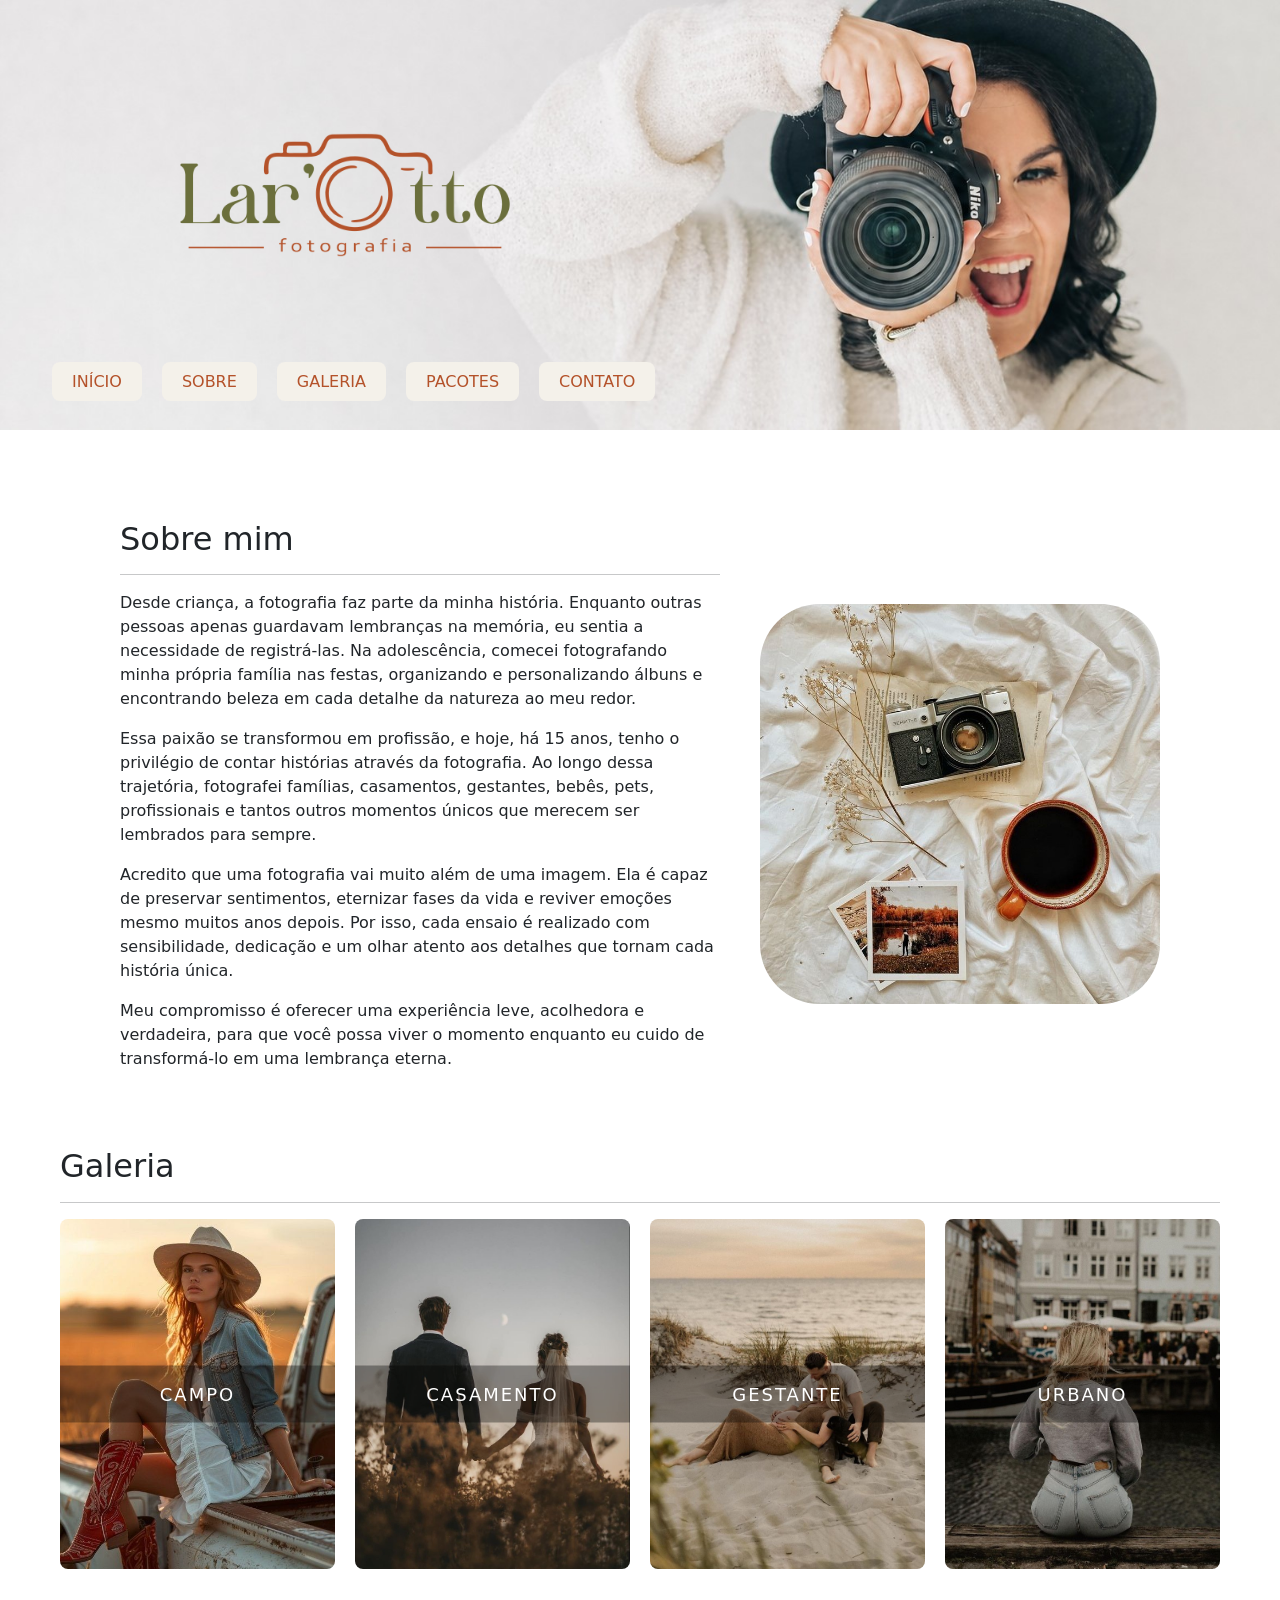
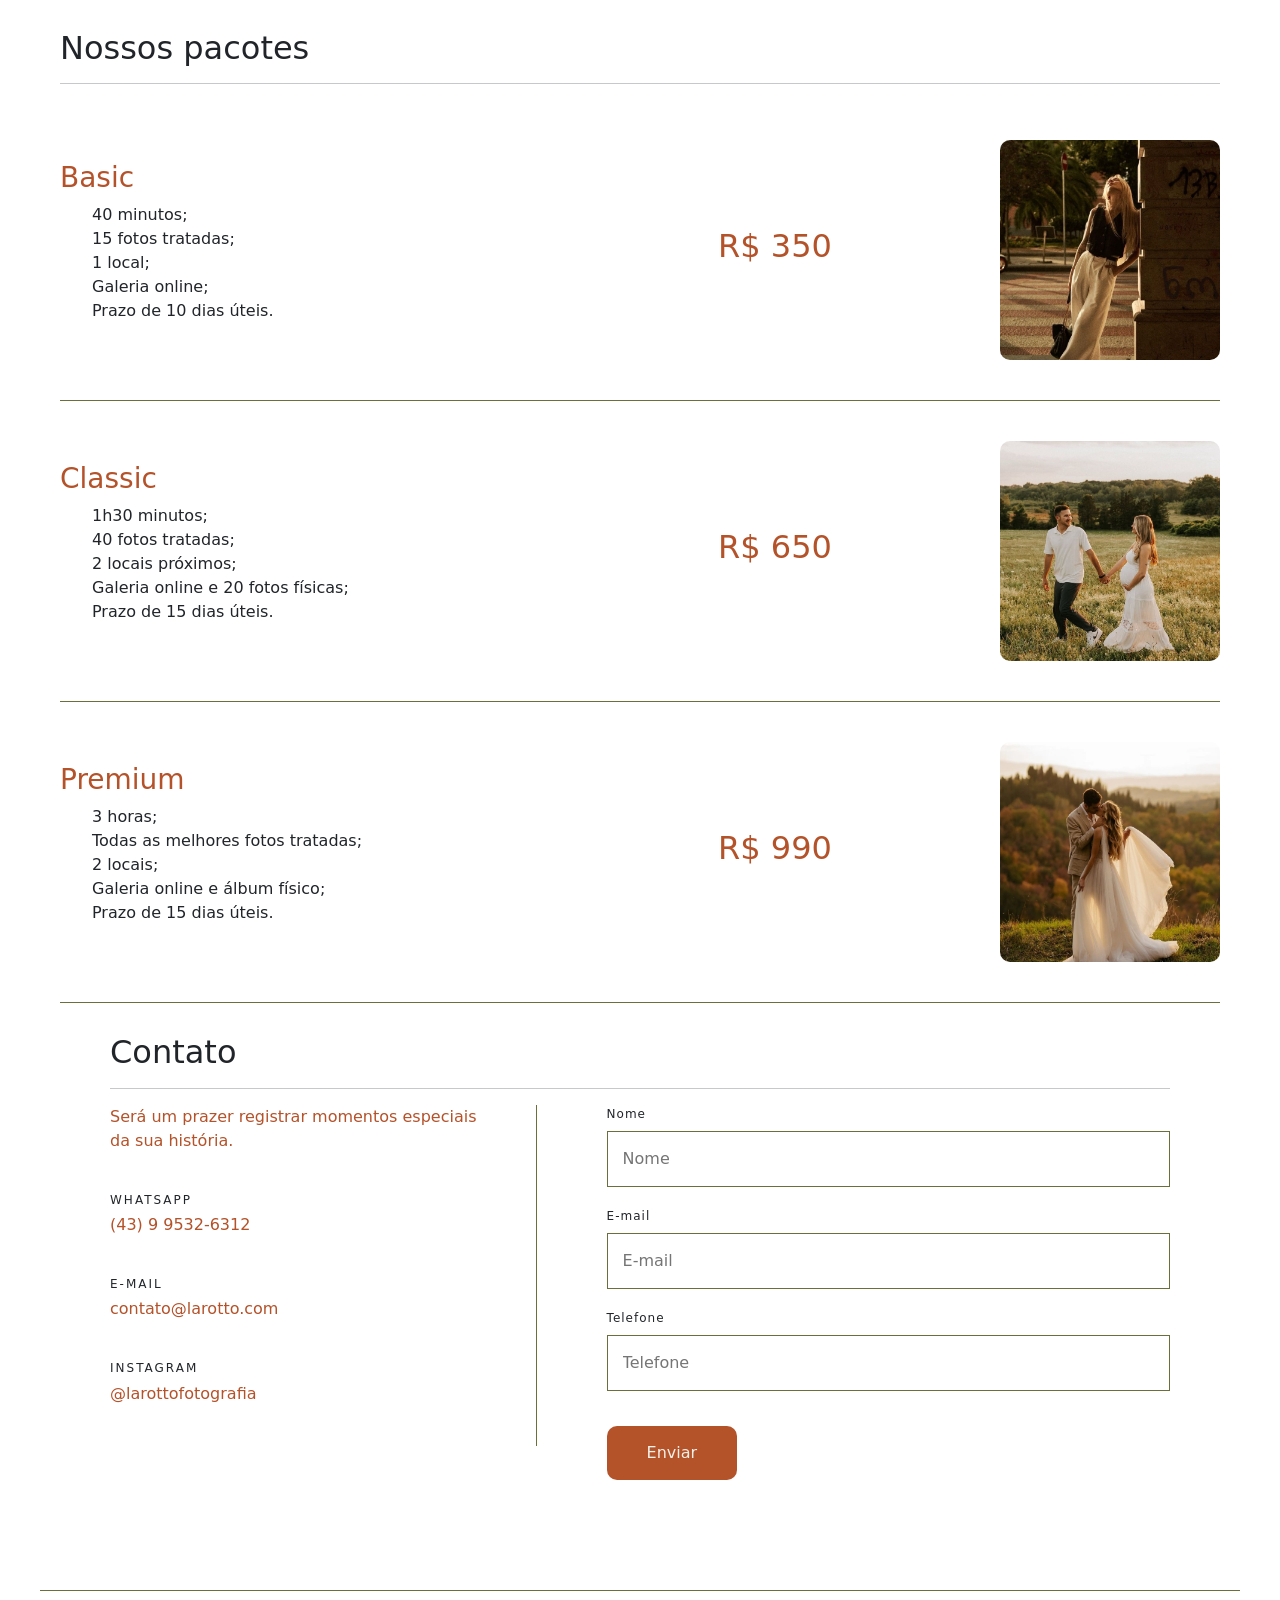
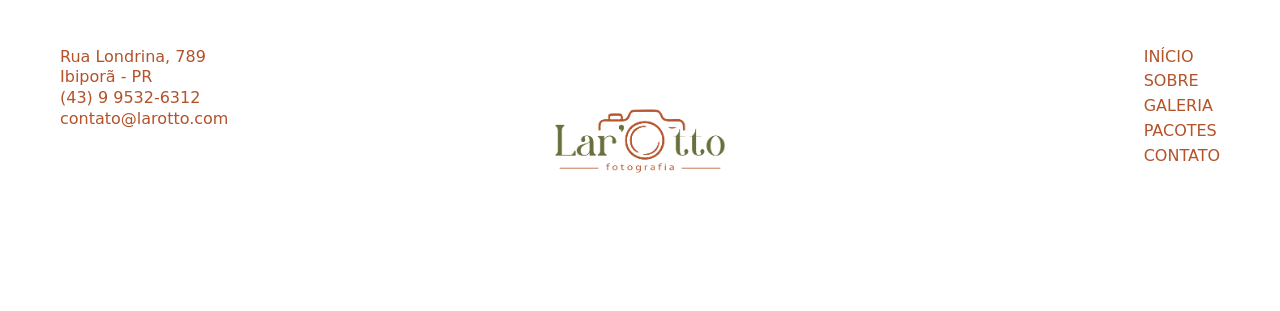
==== index.html @ 9a79681c "primeira_versao" ====
<!DOCTYPE html>
<html lang="pt-br">

<head>
    <meta charset="UTF-8">
    <meta name="viewport" content="width=device-width, initial-scale=1.0">
    <link rel="shortcut icon" href="imagens/favicon/favicon.png" type="image/x-icon">
    <title>Lar'Otto • Fotografia</title>
    <link rel="stylesheet" href="style.css">
    <link href="https://cdn.jsdelivr.net/npm/bootstrap@5.3.8/dist/css/bootstrap.min.css" rel="stylesheet"
        integrity="sha384-sRIl4kxILFvY47J16cr9ZwB07vP4J8+LH7qKQnuqkuIAvNWLzeN8tE5YBujZqJLB" crossorigin="anonymous">
    <script src="https://cdn.jsdelivr.net/npm/bootstrap@5.3.8/dist/js/bootstrap.bundle.min.js"
        integrity="sha384-FKyoEForCGlyvwx9Hj09JcYn3nv7wiPVlz7YYwJrWVcXK/BmnVDxM+D2scQbITxI"
        crossorigin="anonymous"></script>
</head>

<body>
    <header>
        <img class="logo" src="imagens/logo/logo.png" alt="Lar'Otto'">
        <ul>
            <li><a class="menu" href="index.html">INÍCIO</a></li>
            <li><a class="menu" href="#sobre">SOBRE</a></li>
            <li><a class="menu" href="#galeria">GALERIA</a></li>
            <li><a class="menu" href="#pacotes">PACOTES</a></li>
            <li><a class="menu" href="#contato">CONTATO</a></li>
        </ul>
    </header>
    <main>
        <section class="sobre" id="sobre">
            <div class="texto">
                <h2>Sobre mim</h2>
                <hr>
                <p>Desde criança, a fotografia faz parte da minha história. Enquanto outras pessoas apenas guardavam
                    lembranças na memória, eu sentia a necessidade de registrá-las. Na adolescência, comecei
                    fotografando minha própria família nas festas, organizando e personalizando álbuns e encontrando
                    beleza em cada detalhe da natureza ao meu redor.</p>
                <p>Essa paixão se transformou em profissão, e hoje, há 15 anos, tenho o privilégio de contar histórias
                    através da fotografia. Ao longo dessa trajetória, fotografei famílias, casamentos, gestantes, bebês,
                    pets, profissionais e tantos outros momentos únicos que merecem ser lembrados para sempre.</p>
                <p>Acredito que uma fotografia vai muito além de uma imagem. Ela é capaz de preservar sentimentos,
                    eternizar fases da vida e reviver emoções mesmo muitos anos depois. Por isso, cada ensaio é
                    realizado com sensibilidade, dedicação e um olhar atento aos detalhes que tornam cada história
                    única.</p>
                <p>Meu compromisso é oferecer uma experiência leve, acolhedora e verdadeira, para que você possa viver o
                    momento enquanto eu cuido de transformá-lo em uma lembrança eterna.</p>
            </div>
            <div>
                <img class="foto" src="imagens/sobre/sobre1.jpeg" alt="fotografia">
            </div>
        </section>
        <section class="portfolio" id="galeria">
            <h2>Galeria</h2>
            <hr>
            <div class="galeria">
                <div class="capa-galeria">
                    <a href="campo.html">
                        <img src="imagens/Fotos Campo/2bd59d98c7389266a62df22ed428ca5d.jpg" alt="CAMPO">
                        <div class="descricao">CAMPO</div>
                    </a>
                </div>
                <div class="capa-galeria">
                    <a href="casamento.html">
                        <img src="imagens/Fotos Casamento/3ea7a23daffb3d3950c5d3ee0a912e3f.jpg" alt="CASAMENTO">
                        <div class="descricao">CASAMENTO</div>
                    </a>
                </div>
                <div class="capa-galeria">
                    <a href="gestante.html">
                        <img src="imagens/Fotos Grávida/f7dd2e808f20acca5303b814b88de713.jpg" alt="GESTANTE">
                        <div class="descricao">GESTANTE</div>
                    </a>
                </div>
                <div class="capa-galeria">
                    <a href="urbano.html">
                        <img src="imagens/Fotos Urbanas/23f8e263925a3df5f728f78524a26606.jpg" alt="URBANO">
                        <div class="descricao">URBANO</div>
                    </a>
                </div>
            </div>
        </section>
        <section class="pacotes" id="pacotes">
            <h2>Nossos pacotes</h2>
            <hr>
            <div class="descricao-pacote">
                <div class="texto-pacote">
                    <h3>Basic</h3>
                    <ul>
                        <li>40 minutos;</li>
                        <li>15 fotos tratadas;</li>
                        <li>1 local;</li>
                        <li>Galeria online;</li>
                        <li>Prazo de 10 dias úteis.</li>
                    </ul>
                </div>
                <div class="preco">
                    <h3>R$ 350</h3>
                </div>
                <div class="img-pacote">
                    <img class="foto-pacote" src="imagens/Fotos Urbanas/77bb7ca437df2962a92e4964d3e4d812.jpg"
                        alt="foto urbana">
                </div>
            </div>
            <div class="descricao-pacote">
                <div class="texto-pacote">
                    <h3>Classic</h3>
                    <ul>
                        <li>1h30 minutos;</li>
                        <li>40 fotos tratadas;</li>
                        <li>2 locais próximos;</li>
                        <li>Galeria online e 20 fotos físicas;</li>
                        <li>Prazo de 15 dias úteis.</li>
                    </ul>
                </div>
                <div class="preco">
                    <h3>R$ 650</h3>
                </div>
                <div class="img-pacote">
                    <img class="foto-pacote" src="imagens/Fotos Grávida/e618b1fa7a82ad08cafea87e690cf97b.jpg"
                        alt="foto gestnate">
                </div>
            </div>
            <div class="descricao-pacote">
                <div class="texto-pacote">
                    <h3>Premium</h3>
                    <ul>
                        <li>3 horas;</li>
                        <li>Todas as melhores fotos tratadas;</li>
                        <li>2 locais;</li>
                        <li>Galeria online e álbum físico;</li>
                        <li>Prazo de 15 dias úteis.</li>
                    </ul>
                </div>
                <div class="preco">
                    <h3>R$ 990</h3>
                </div>
                <div class="img-pacote">
                    <img class="foto-pacote" src="imagens/Fotos Casamento/ceaa63a626d5514605a544e26ae58589.jpg"
                        alt="foto casamento">
                </div>
            </div>
        </section>
        <section class="contato" id="contato">
            <h2>Contato</h2>
            <hr>
            <div class="contato-secao">
                <div class="info-contato">
                    <p>Será um prazer registrar momentos especiais da sua história.</p>
                    <div class="info">
                        <h4>WhatsApp</h4>
                        <p>(43) 9 9532-6312</p>
                    </div>
                    <div class="info">
                        <h4>E-mail</h4>
                        <p>contato@larotto.com</p>
                    </div>
                    <div class="info">
                        <h4>Instagram</h4>
                        <p>@larottofotografia</p>
                    </div>
                </div>
                <form class="form-contato">
                    <div>
                        <label for="nome">Nome</label>
                        <input type="text" id="nome" placeholder="Nome" required>
                    </div>
                    <div>
                        <label for="email">E-mail</label>
                        <input type="email" id="email" placeholder="E-mail" required>
                    </div>
                    <div>
                        <label for="telefone">Telefone</label>
                        <input type="tel" id="telefone" placeholder="Telefone" required>
                    </div>
                    <button type="submit">Enviar</button>
                </form>
            </div>
        </section>
    </main>
    <footer>
        <div class="endereco">
            <p>Rua Londrina, 789</p>
            <p>Ibiporã - PR</p>
            <p>(43) 9 9532-6312</p>
            <p>contato@larotto.com</p>
        </div>
        <div class="logo-footer">
            <img src="imagens/logo/logo.png" alt="Lar'Otto Fotografia">
        </div>
        <div class="menu-footer">
            <nav>
                <ul>
                    <li><a class="menu" href="index.html">INÍCIO</a></li>
                    <li><a class="menu" href="#sobre">SOBRE</a></li>
                    <li><a class="menu" href="#galeria">GALERIA</a></li>
                    <li><a class="menu" href="#pacotes">PACOTES</a></li>
                    <li><a class="menu" href="#contato">CONTATO</a></li>
                </ul>
            </nav>
        </div>
    </footer>
</body>

</html>
---- style.css ----
@import url('https://fonts.googleapis.com/css2?family=Montserrat:ital,wght@0,100..900;1,100..900&display=swap');

body {
    background-color: #f4f1ea;
    font-family: "Montserrat", sans-serif;
    color: #4b2e20;
    line-height: 1.6;
    margin: 0;
    padding: 0;
}
header {
    display: flex;
    flex-direction: column;
    align-items: flex-start;
    padding: 20px;
    background-image: url('imagens/capa/capa-header.png');
    background-size: cover;
    background-position: center;
}
header ul{
    color: #b4522a;
    list-style: none;
    display: flex;
    align-items: flex-start;
    gap: 20px;
}
header ul li a {
    text-decoration: none;
    color: #b4522a;
    background-color: #f4f1ea;
    padding: 10px 20px;
    border-radius: 8px;
}
.menu:hover {
    color: #6b6f3c; 
}
.logo {
    height: 350px;
    width: auto;
    margin-left: 150px;
}
main {
    max-width: 1200px;
    margin: 0 auto;
    padding: 30px 20px;
}
.sobre {
    display: flex;
    align-items: center;
    gap: 40px;
    margin: 60px;
}
.foto {
    width: 400px;
    height: 400px;
    border-radius: 60px;
}
.galeria{
    display:grid;
    grid-template-columns:repeat(4, 1fr);
    gap:20px;
    margin-bottom: 60px;
}
.capa-galeria{
    position:relative;
    overflow:hidden;
    border-radius:8px;
}
.capa-galeria img{
    width:100%;
    height:350px;
    object-fit:cover;
    display:block;
}
.descricao{
    position:absolute;
    top:50%;
    left:0;
    width:100%;
    transform:translateY(-50%);
    background:rgba(0,0,0,.35);
    color:white;
    text-align:center;
    padding:15px 0;
    font-size:18px;
    letter-spacing:2px;
}
hr {
    margin-bottom: 30px;
}
.carrossel-ajuste {
    margin: 0 auto;
    flex: 1;
}
.titulo-descricao {
    display: flex;
    align-items: center;
    gap: 20px;
    flex: 1;
    margin-bottom: 50px;
}
.descricao-carrossel{
    display: flex;
    align-items: center;
    justify-content: center;
    gap: 20px;
    max-width: 1200px;
}
#carouselExampleAutoplaying{
    width: 100%;
}
#carouselExampleAutoplaying img{
    object-fit: cover;
}
.descricao-pacote {
    display: flex;
    align-items: center;
    justify-content: space-between;
    padding: 40px 0;
    border-bottom: 1px solid #6b6f3c;
    gap: 40px;
}
.texto-pacote {
    flex: 2;
}
.preco {
    flex: 1;
    text-align: center;
}
.preco h3 {
    font-size: 2rem;
    color: #b4522a;
}
.img-pacote {
    flex: 1;
    display: flex;
    justify-content: flex-end;
}
.img-pacote img {
    width: 220px;
    height: 220px;
    object-fit: cover;
    border-radius: 10px;
}
.texto-pacote h3 {
    color: #b4522a;
}
.texto-pacote ul {
    list-style: none;
}
.contato {
    max-width: 1100px;
    margin: 30px auto;
    padding: 0 20px;
}
.contato-secao {
    display: flex;
    justify-content: space-between;
    align-items: flex-start;
    gap: 70px;
}
.info-contato {
    flex: 1;
    border-right: 1px solid #6b6f3c;
    padding-right: 50px;
}
.info-contato p {
    margin-bottom: 40px;
    color: #b4522a;
}
.info {
    margin-bottom: 30px;
}
.info h4 {
    margin-bottom: 6px;
    text-transform: uppercase;
    letter-spacing: 2px;
    font-size: 12px;
}
.form-contato {
    flex: 1.5;
}
.form-contato div {
    display: flex;
    flex-direction: column;
    margin-bottom: 20px;
}
.form-contato label {
    margin-bottom: 8px;
    font-size: 12px;
    letter-spacing: 1px;
}
.form-contato input {
    padding: 15px;
    border: 1px solid #6b6f3c;
    font-size: 16px;
    outline: none;
}
.form-contato input:focus {
    border-color: #b4522a;
}
.form-contato button {
    margin-top: 15px;
    padding: 15px 40px;
    border: none;
    border-radius: 10px;
    background-color: #b4522a;
    color: #f4f1ea;
    font-size: 16px;
    transition: .3s;
}
.form-contato button:hover {
    background: #6b6f3c;
}
footer {
    max-width: 1200px;
    margin: 50px auto 0;
    padding: 60px 20px;
    display: flex;
    justify-content: space-between;
    align-items: flex-start;
    gap: 60px;
    border-top: 1px solid #6b6f3c;
    line-height: 0.8;
}
.endereco, .logo-footer, .menu-footer {
    flex: 1;
}
.logo-footer {
    text-align: center;
}
.logo-footer img {
    width: 180px;
    margin-bottom: 20px;
}
.endereco p {
    margin-bottom: 8px;
    color: #b4522a;
}
.menu-footer ul {
    list-style: none;
    padding: 0;
}
.menu-footer li {
    margin-bottom: 12px;
}
.menu-footer a {
    text-decoration: none;
    color: #b4522a;
    transition: .3s;
}
.menu-footer a:hover {
    color: #6b6f3c;
}
.menu-footer {
    flex: 1;
    display: flex;
    justify-content: flex-end;
}
.menu-footer nav {
    text-align: left;
}



@media (max-width: 768px) {
    .menu {
        padding: 8px 12px;
        font-size: 12px;
        white-space: nowrap;
    }
    header {
        align-items: center;
        padding: 20px;
    }
    .logo {
        height: 180px;
        width: auto;
        margin: 0;
        align-self: flex-start;
    }
      header ul {
        display: flex;
        flex-wrap: wrap;
        gap: 6px;
        padding: 0;
        margin: 10px 0;
        width: 100%;
    }
    header ul li {
        flex: 1;
        min-width: 60px;
    }
    header ul li a {
        display: block;
        text-align: center;
        padding: 6px 4px;
        font-size: 10px;
    }
    .sobre {
        flex-direction: column;
        text-align: center;
        margin: 30px 0;
    }
    .foto {
        width: 100%;
        height: auto;
        max-width: 100%;
    }
    .galeria {
        grid-template-columns: repeat(2, 1fr);
        gap: 5px;
    }
    .capa-galeria img {
        height: 500px;
    }
    .descricao-pacote {
        flex-direction: column;
        text-align: center;
        gap: 20px;
    }
    .texto-pacote {
        width: 100%;
        flex: none;
    }
    .img-pacote {
        justify-content: center;
    }
    .img-pacote img {
        width: 100%;
        max-width: 220px;
        height: auto;
    }
    .contato-secao {
        flex-direction: column;
        gap: 30px;
    }
    .info-contato {
        border-right: none;
        border-bottom: 1px solid #6b6f3c;
        padding-right: 0;
        padding-bottom: 30px;
    }
    .form-contato {
        width: 100%;
    }
    .form-contato input {
        width: 100%;
        box-sizing: border-box;
    }
    .form-contato button {
        width: 100%;
    }
    footer {
        flex-direction: column;
        align-items: center;
        text-align: center;
        gap: 2px;
    }
    .menu-footer {
        justify-content: center;
    }
    .menu-footer nav {
        text-align: center;
    }
    .logo-footer img {
        width: 140px;
    }
    .descricao-carrossel {
        flex-direction: column;
        align-items: center;
    }
}
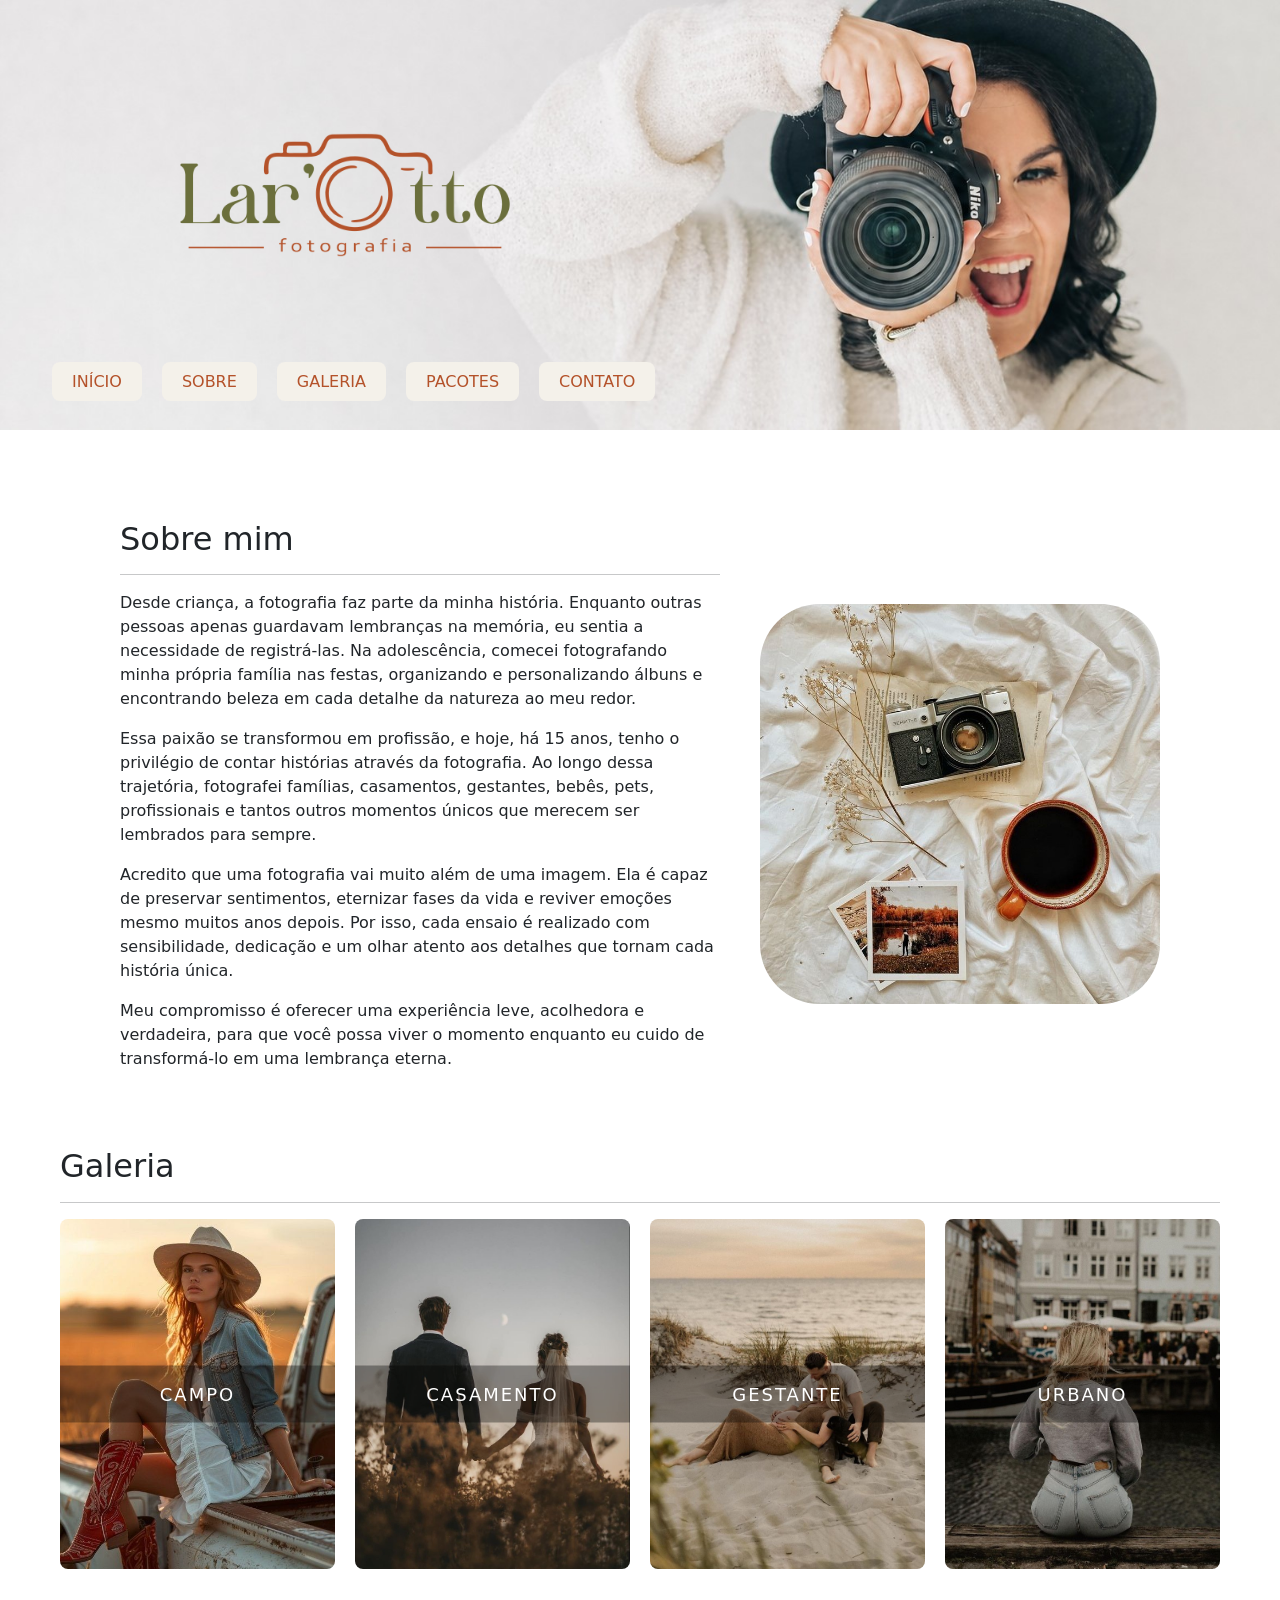
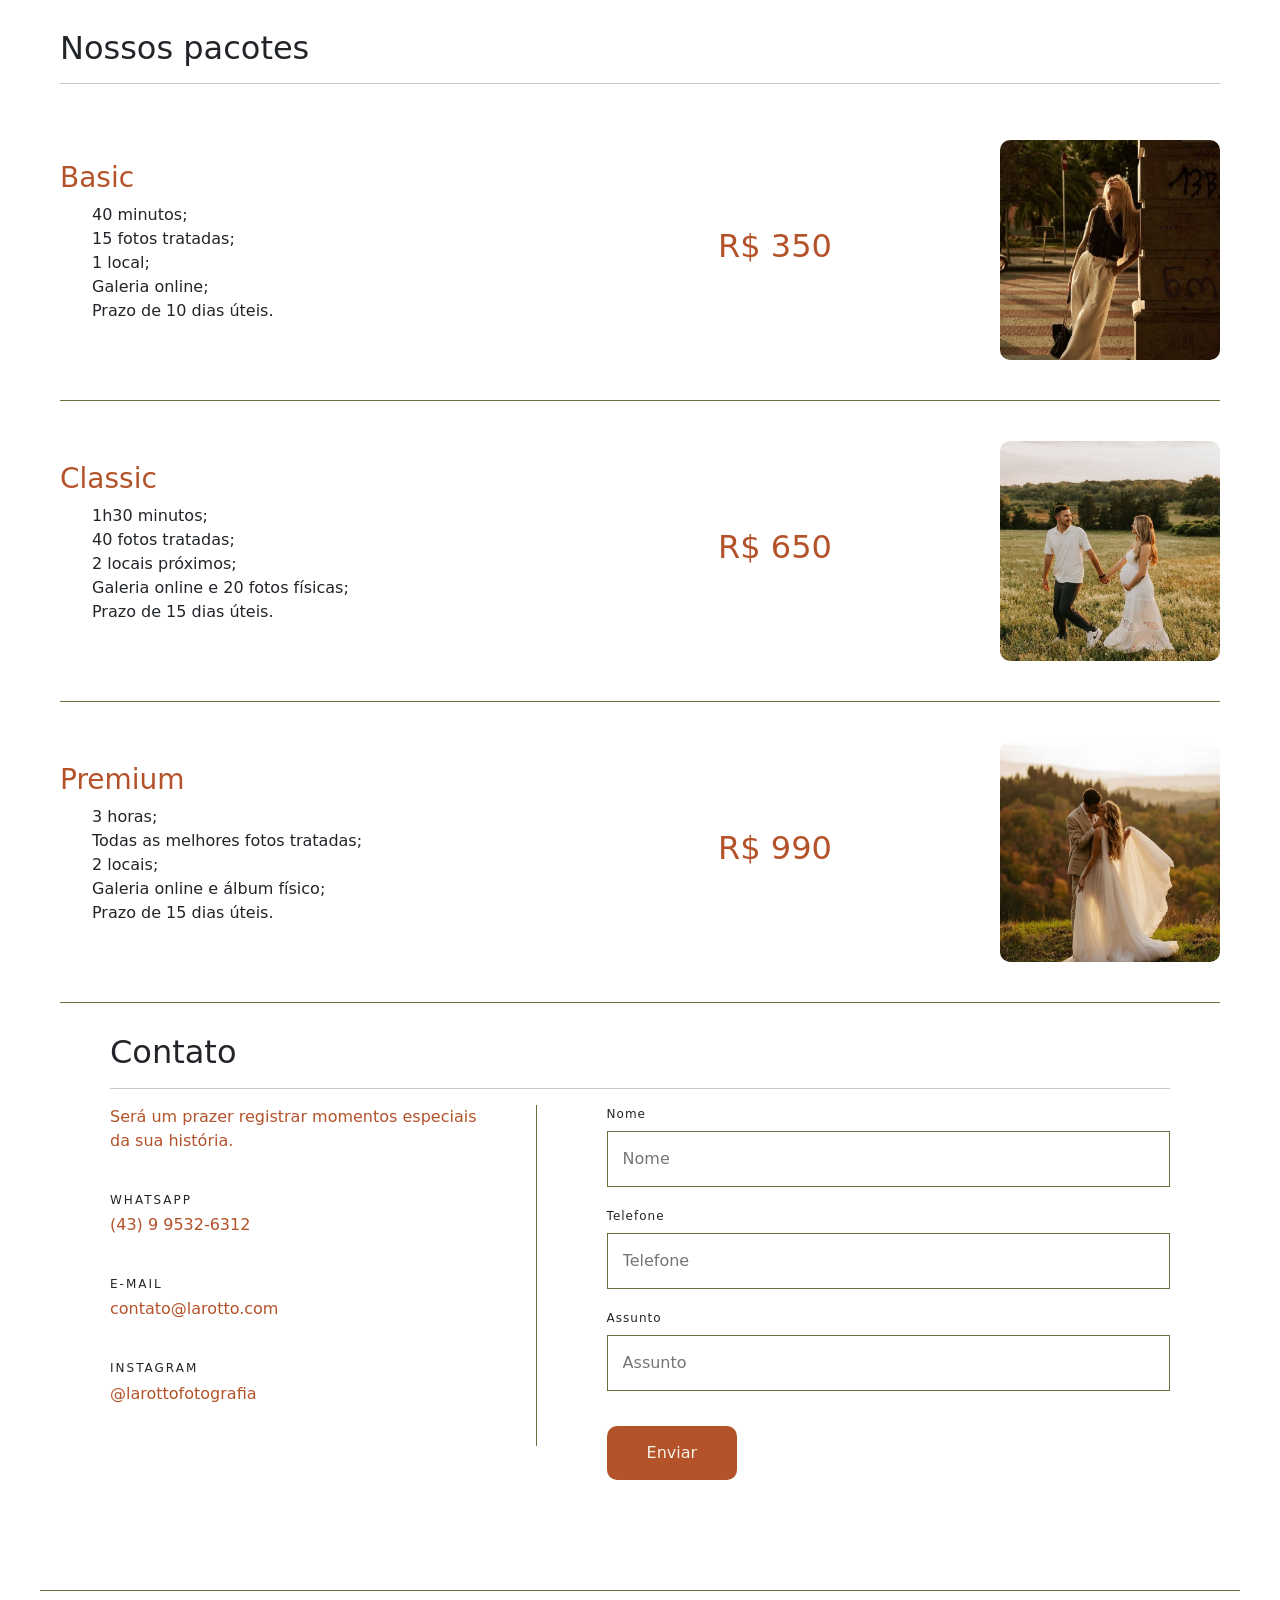
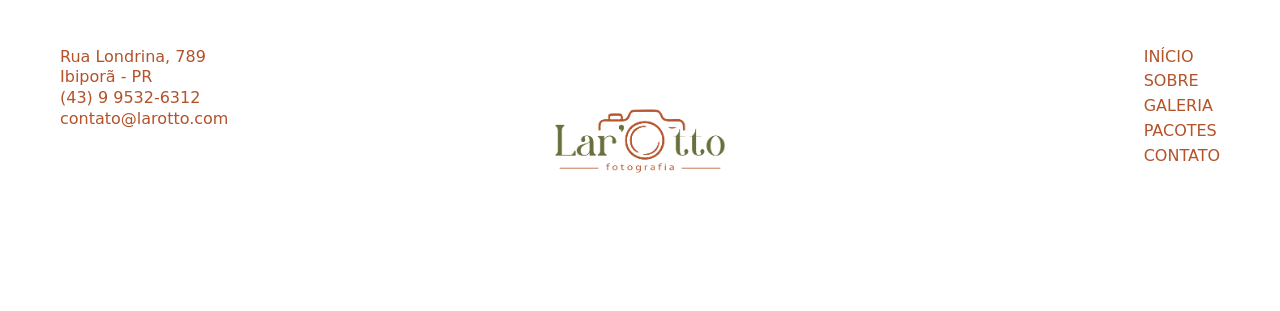
==== commit 768a95f3: "versao_final" ====
--- a/index.html
+++ b/index.html
@@ -158,18 +158,18 @@
                         <p>@larottofotografia</p>
                     </div>
                 </div>
-                <form class="form-contato">
+                <form class="form-contato" id="form">
                     <div>
                         <label for="nome">Nome</label>
                         <input type="text" id="nome" placeholder="Nome" required>
                     </div>
                     <div>
-                        <label for="email">E-mail</label>
-                        <input type="email" id="email" placeholder="E-mail" required>
+                        <label for="tel">Telefone</label>
+                        <input type="tel" id="tel" placeholder="Telefone" required>
                     </div>
                     <div>
-                        <label for="telefone">Telefone</label>
-                        <input type="tel" id="telefone" placeholder="Telefone" required>
+                        <label for="mensagem">Assunto</label>
+                        <input type="text" id="mensagem" placeholder="Assunto" required>
                     </div>
                     <button type="submit">Enviar</button>
                 </form>
@@ -198,6 +198,7 @@
             </nav>
         </div>
     </footer>
+    <script src="script.js"></script>
 </body>
 
 </html>
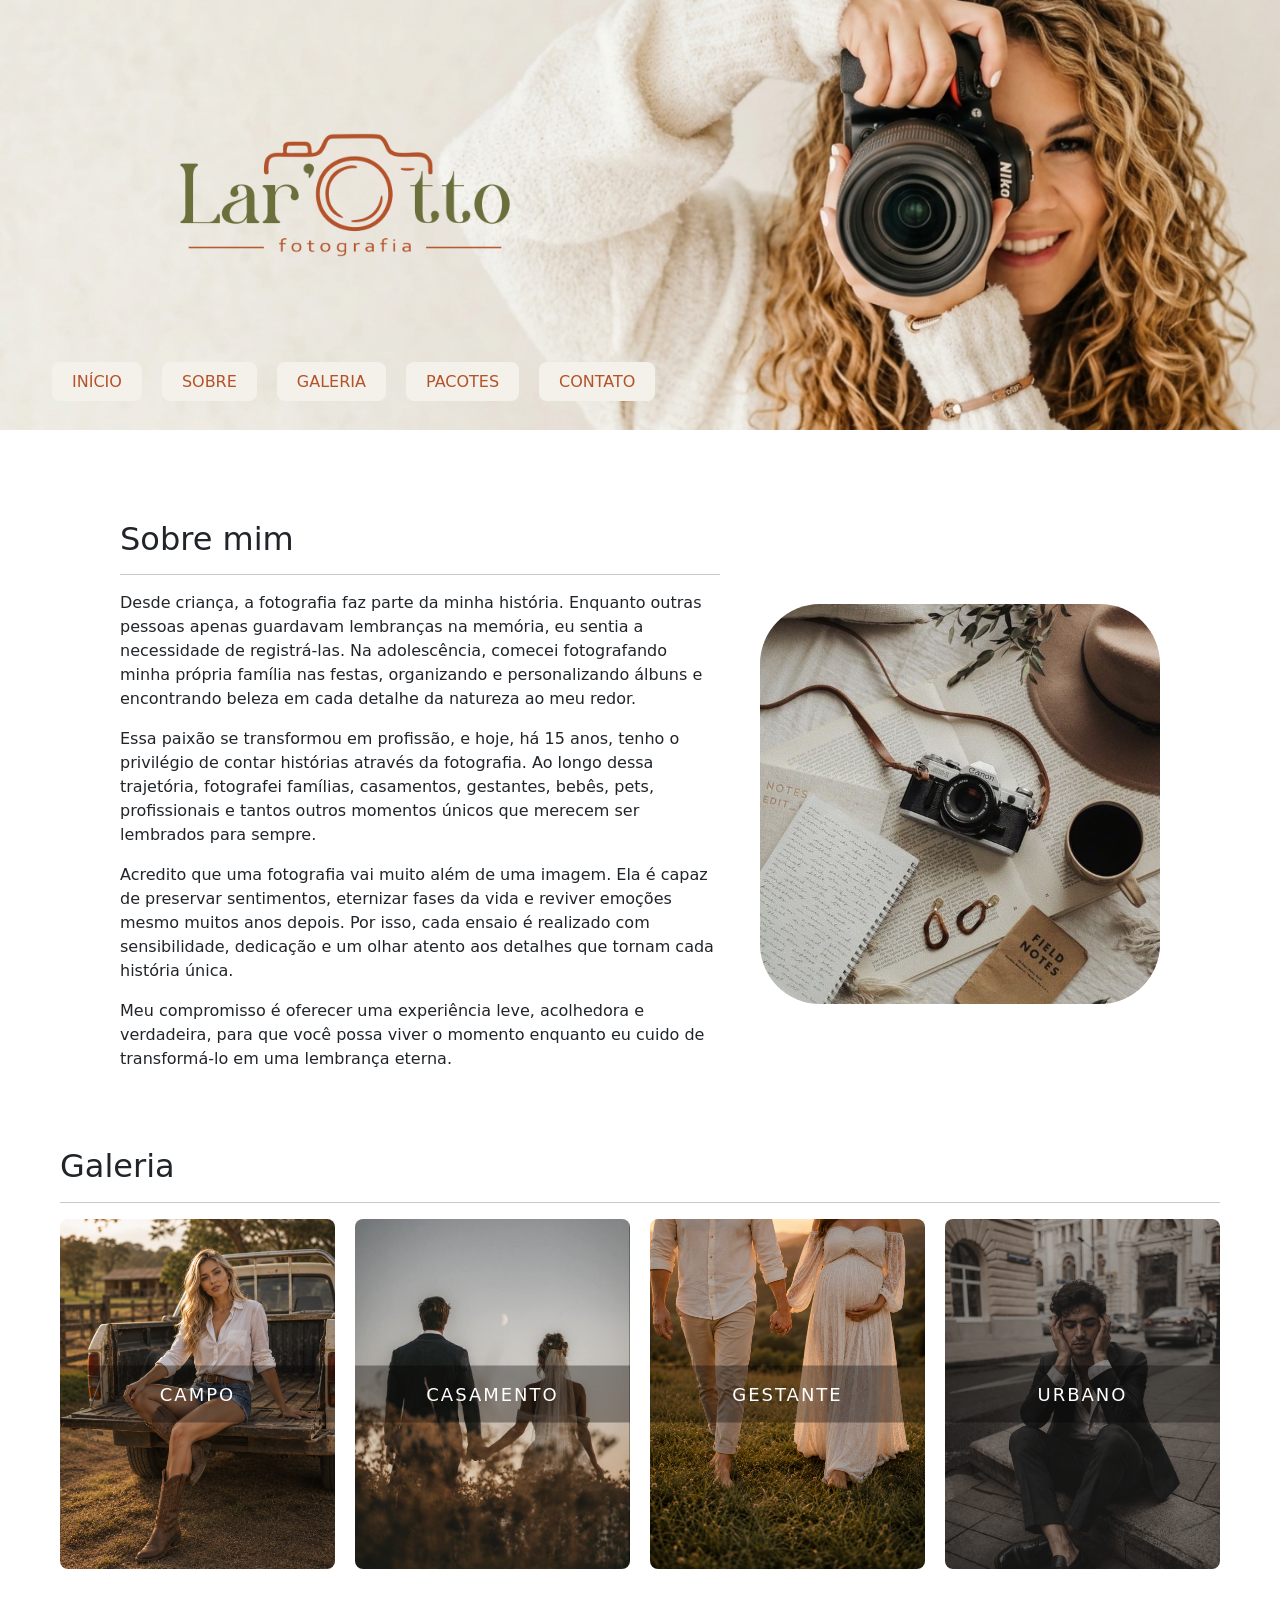
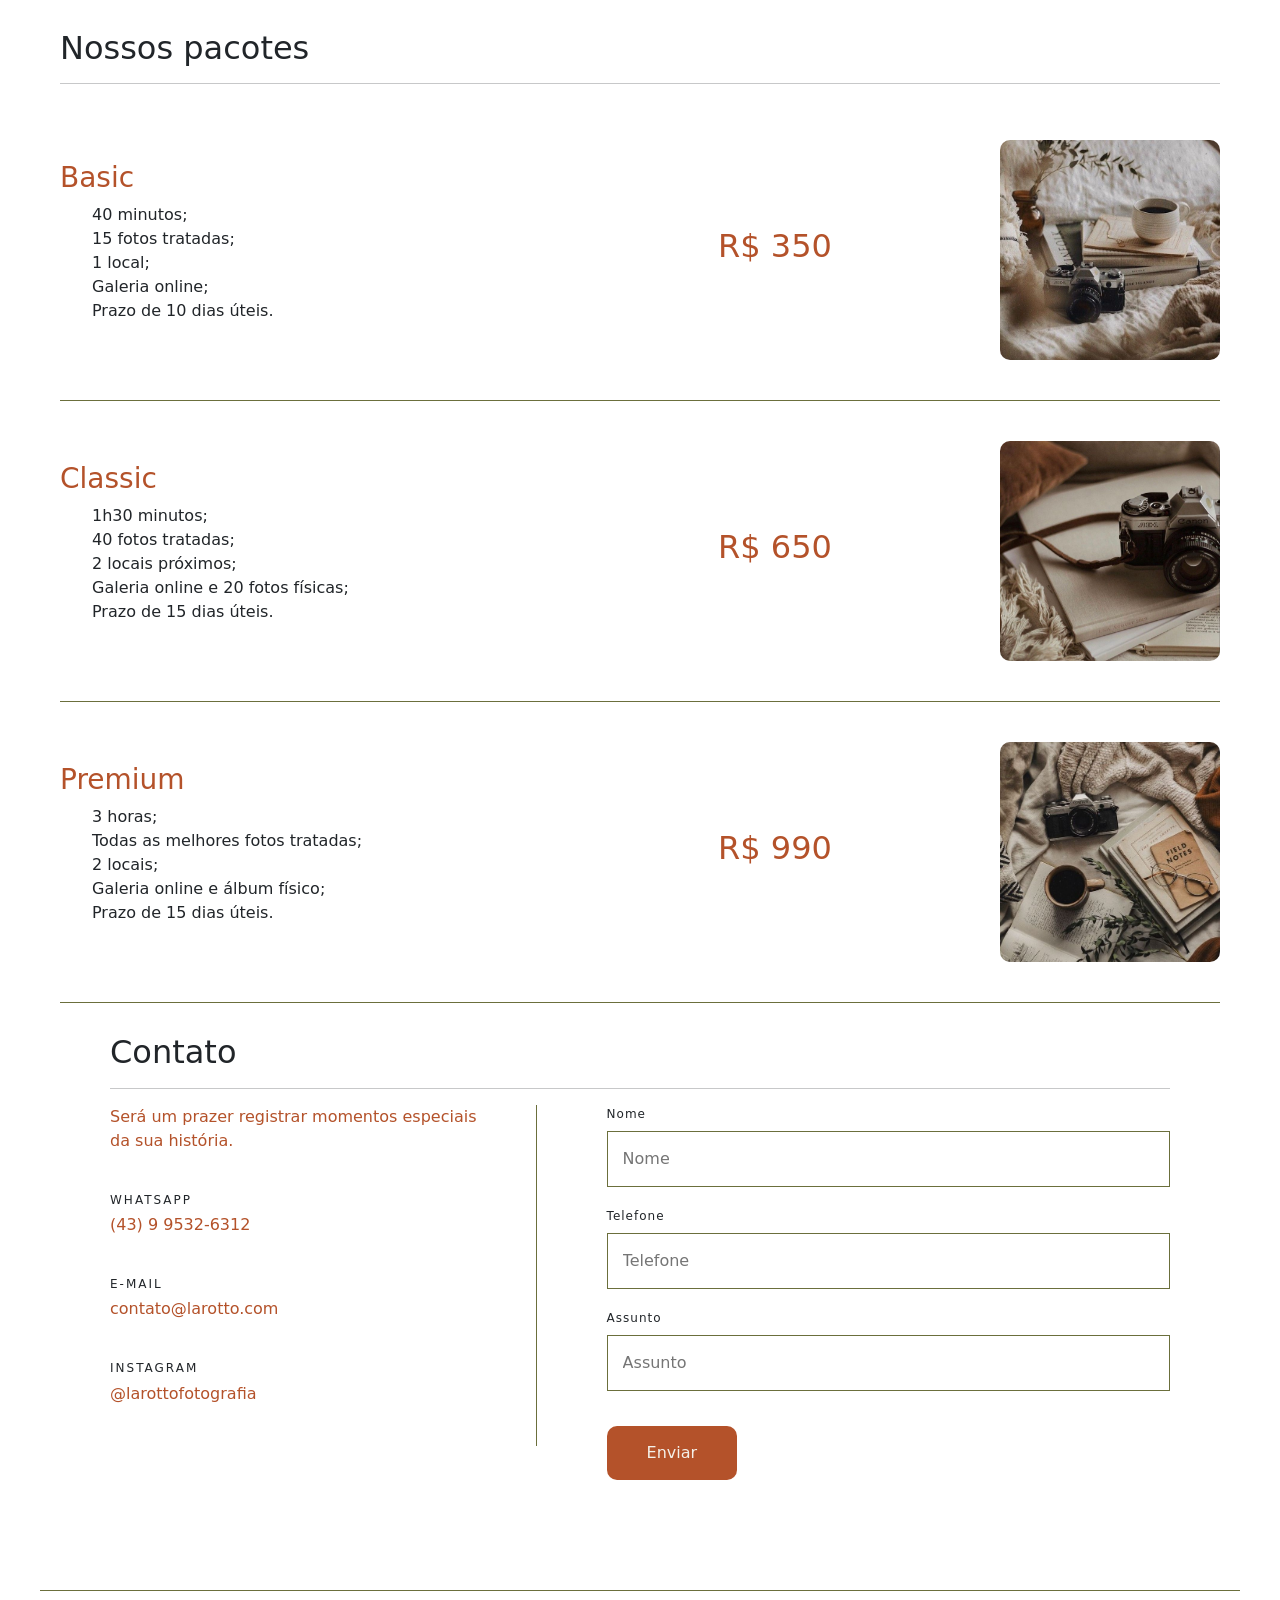
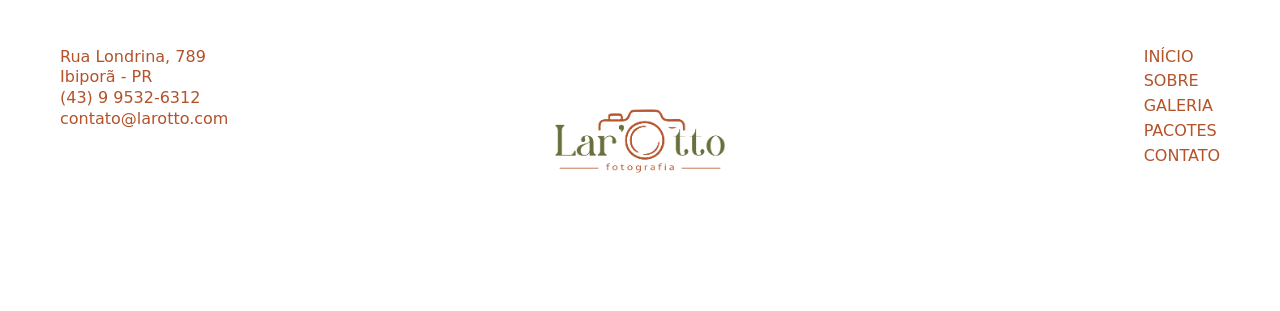
==== commit cb3031b2: "Alterações" ====
--- a/index.html
+++ b/index.html
@@ -45,7 +45,7 @@
                     momento enquanto eu cuido de transformá-lo em uma lembrança eterna.</p>
             </div>
             <div>
-                <img class="foto" src="imagens/sobre/sobre1.jpeg" alt="fotografia">
+                <img class="foto" src="imagens/sobre/6d9b2a4bab4f42e8be5e5e6f40fda996.jpg" alt="fotografia">
             </div>
         </section>
         <section class="portfolio" id="galeria">
@@ -54,7 +54,7 @@
             <div class="galeria">
                 <div class="capa-galeria">
                     <a href="campo.html">
-                        <img src="imagens/Fotos Campo/2bd59d98c7389266a62df22ed428ca5d.jpg" alt="CAMPO">
+                        <img src="imagens/Fotos Campo/file_00000000e574720e81f77c184e11727a.png" alt="CAMPO">
                         <div class="descricao">CAMPO</div>
                     </a>
                 </div>
@@ -66,13 +66,13 @@
                 </div>
                 <div class="capa-galeria">
                     <a href="gestante.html">
-                        <img src="imagens/Fotos Grávida/f7dd2e808f20acca5303b814b88de713.jpg" alt="GESTANTE">
+                        <img src="imagens/Fotos Grávida/file_0000000007bc71f58e0a84303fea38fd.png" alt="GESTANTE">
                         <div class="descricao">GESTANTE</div>
                     </a>
                 </div>
                 <div class="capa-galeria">
                     <a href="urbano.html">
-                        <img src="imagens/Fotos Urbanas/23f8e263925a3df5f728f78524a26606.jpg" alt="URBANO">
+                        <img src="imagens/Fotos Urbanas/file_00000000dab8720e9eafbc984ff63193.png" alt="URBANO">
                         <div class="descricao">URBANO</div>
                     </a>
                 </div>
@@ -96,7 +96,7 @@
                     <h3>R$ 350</h3>
                 </div>
                 <div class="img-pacote">
-                    <img class="foto-pacote" src="imagens/Fotos Urbanas/77bb7ca437df2962a92e4964d3e4d812.jpg"
+                    <img class="foto-pacote" src="imagens/pacotes/10afe38fc9c17e127432d3bb7860c87c.jpg"
                         alt="foto urbana">
                 </div>
             </div>
@@ -115,7 +115,7 @@
                     <h3>R$ 650</h3>
                 </div>
                 <div class="img-pacote">
-                    <img class="foto-pacote" src="imagens/Fotos Grávida/e618b1fa7a82ad08cafea87e690cf97b.jpg"
+                    <img class="foto-pacote" src="imagens/pacotes/9a33d7b85969df8fd4ec66f5f37f3573.jpg"
                         alt="foto gestnate">
                 </div>
             </div>
@@ -134,7 +134,7 @@
                     <h3>R$ 990</h3>
                 </div>
                 <div class="img-pacote">
-                    <img class="foto-pacote" src="imagens/Fotos Casamento/ceaa63a626d5514605a544e26ae58589.jpg"
+                    <img class="foto-pacote" src="imagens/pacotes/b6e12f50422d97ef90f778b415f63331.jpg"
                         alt="foto casamento">
                 </div>
             </div>
@@ -165,7 +165,7 @@
                     </div>
                     <div>
                         <label for="tel">Telefone</label>
-                        <input type="tel" id="tel" placeholder="Telefone" required>
+                        <input type="tel" id="tel" maxlength="14" placeholder="Telefone" required>
                     </div>
                     <div>
                         <label for="mensagem">Assunto</label>
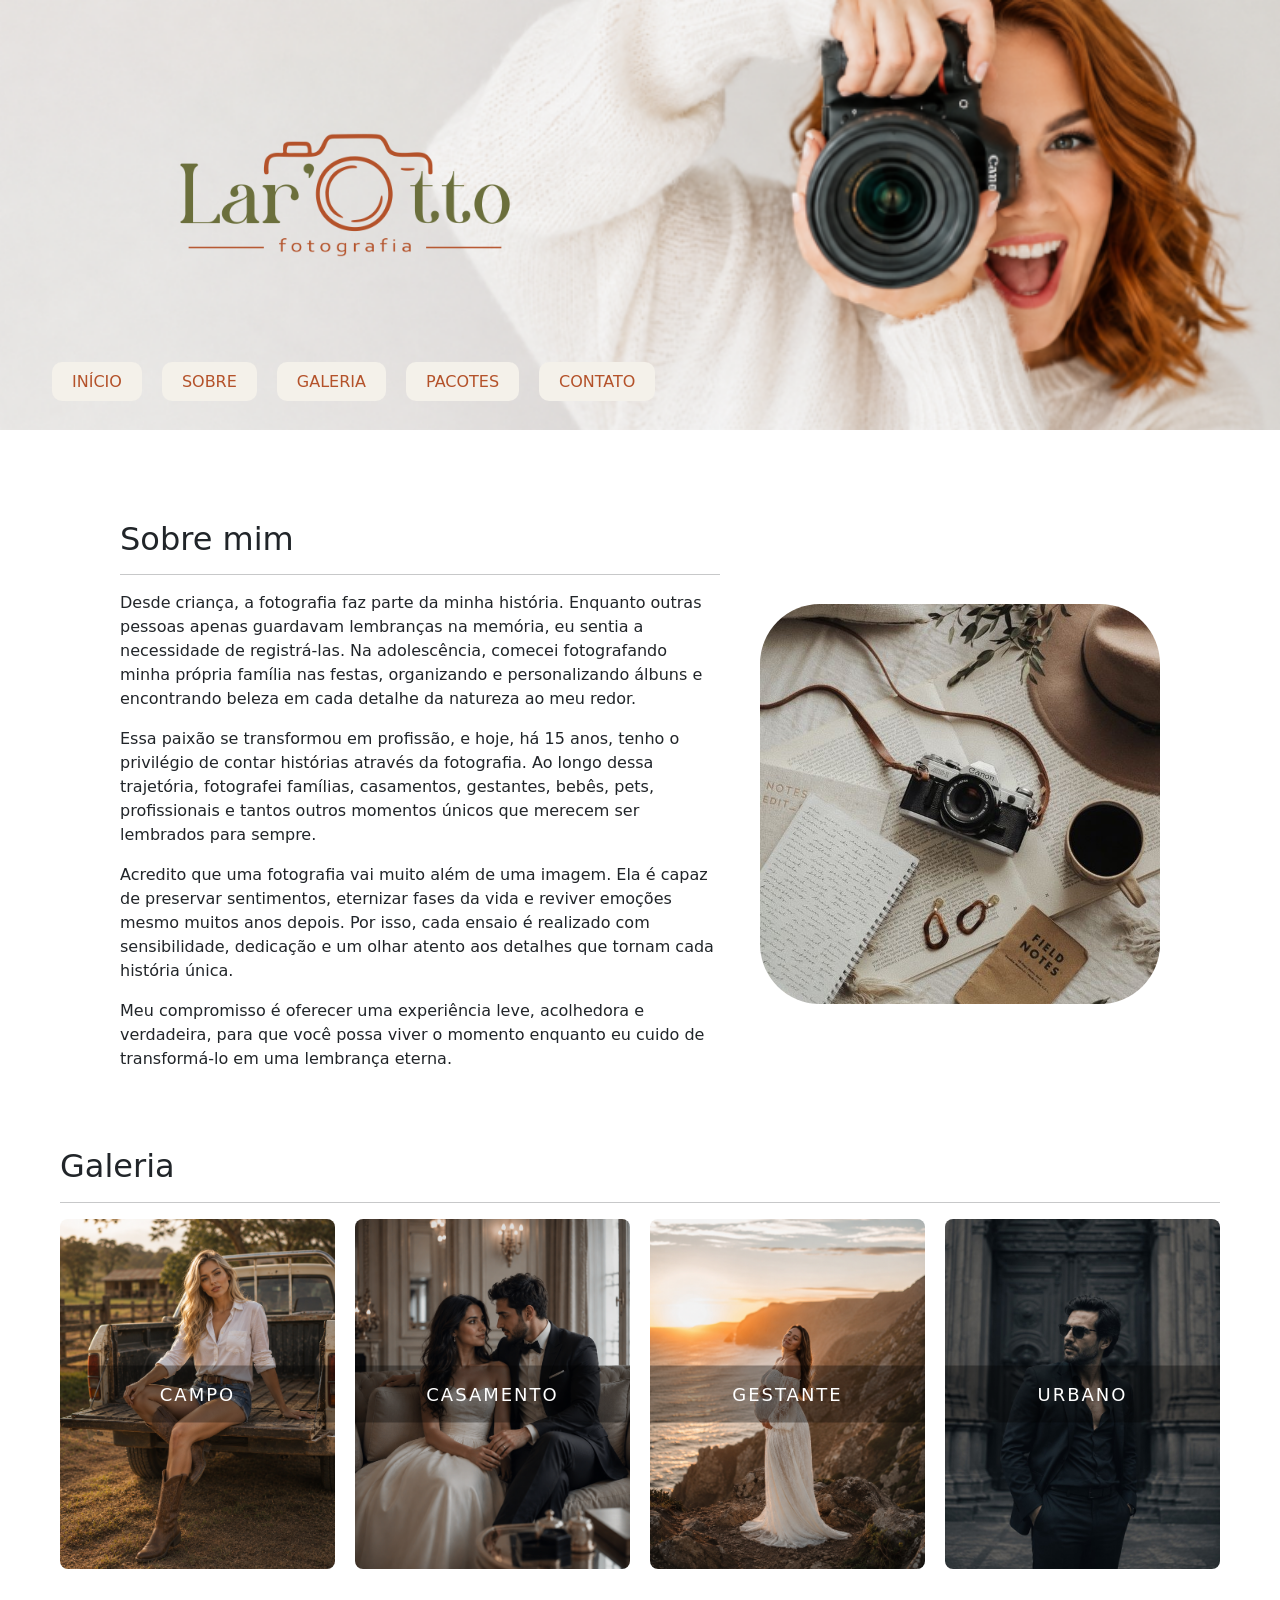
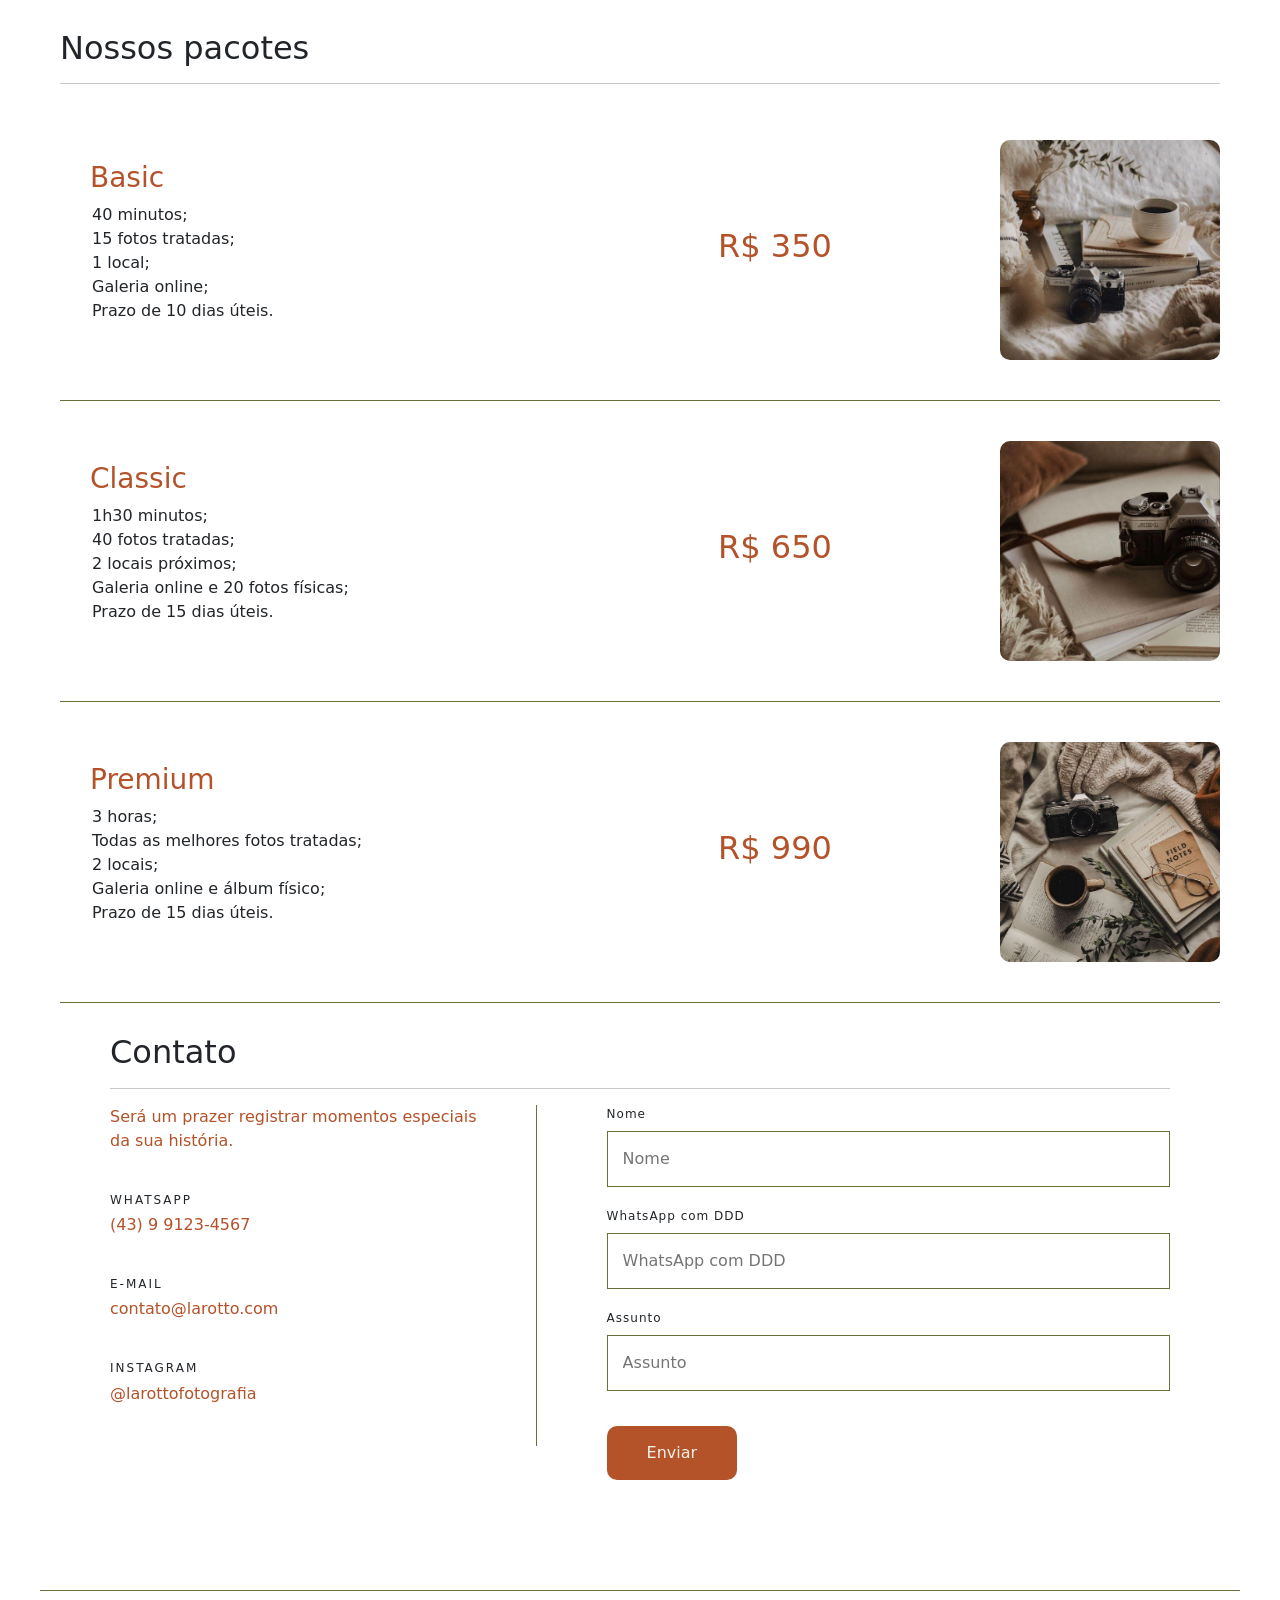
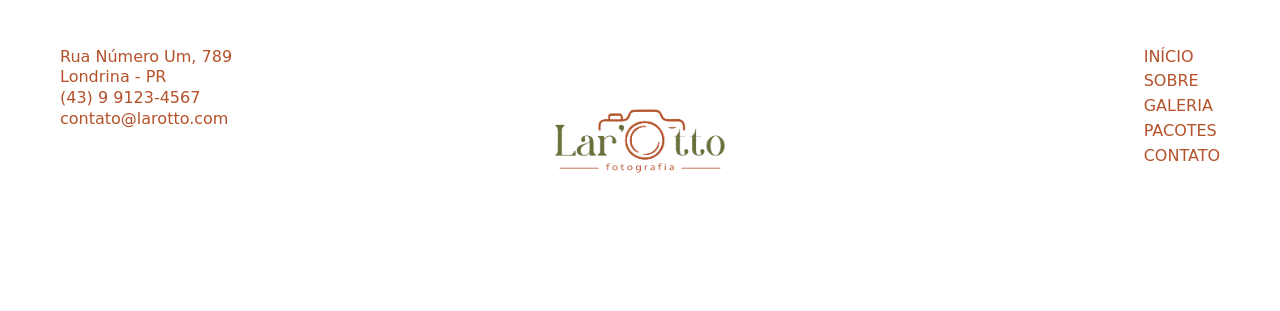
==== commit bfba746b: "melhora-site" ====
--- a/index.html
+++ b/index.html
@@ -60,19 +60,19 @@
                 </div>
                 <div class="capa-galeria">
                     <a href="casamento.html">
-                        <img src="imagens/Fotos Casamento/3ea7a23daffb3d3950c5d3ee0a912e3f.jpg" alt="CASAMENTO">
+                        <img src="imagens/Fotos Casamento/1.png" alt="CASAMENTO">
                         <div class="descricao">CASAMENTO</div>
                     </a>
                 </div>
                 <div class="capa-galeria">
                     <a href="gestante.html">
-                        <img src="imagens/Fotos Grávida/file_0000000007bc71f58e0a84303fea38fd.png" alt="GESTANTE">
+                        <img src="imagens/Fotos Grávida/file_00000000d24c720eb06387b1d7139557.png" alt="GESTANTE">
                         <div class="descricao">GESTANTE</div>
                     </a>
                 </div>
                 <div class="capa-galeria">
                     <a href="urbano.html">
-                        <img src="imagens/Fotos Urbanas/file_00000000dab8720e9eafbc984ff63193.png" alt="URBANO">
+                        <img src="imagens/Fotos Urbanas/file_00000000a00471f58c81c3d087209319.png" alt="URBANO">
                         <div class="descricao">URBANO</div>
                     </a>
                 </div>
@@ -147,7 +147,7 @@
                     <p>Será um prazer registrar momentos especiais da sua história.</p>
                     <div class="info">
                         <h4>WhatsApp</h4>
-                        <p>(43) 9 9532-6312</p>
+                        <p>(43) 9 9123-4567</p>
                     </div>
                     <div class="info">
                         <h4>E-mail</h4>
@@ -164,8 +164,8 @@
                         <input type="text" id="nome" placeholder="Nome" required>
                     </div>
                     <div>
-                        <label for="tel">Telefone</label>
-                        <input type="tel" id="tel" maxlength="14" placeholder="Telefone" required>
+                        <label for="tel">WhatsApp com DDD</label>
+                        <input type="tel" id="tel" maxlength="16" placeholder="WhatsApp com DDD" required>
                     </div>
                     <div>
                         <label for="mensagem">Assunto</label>
@@ -178,9 +178,9 @@
     </main>
     <footer>
         <div class="endereco">
-            <p>Rua Londrina, 789</p>
-            <p>Ibiporã - PR</p>
-            <p>(43) 9 9532-6312</p>
+            <p>Rua Número Um, 789</p>
+            <p>Londrina - PR</p>
+            <p>(43) 9 9123-4567</p>
             <p>contato@larotto.com</p>
         </div>
         <div class="logo-footer">
--- a/style.css
+++ b/style.css
@@ -29,7 +29,7 @@
     color: #b4522a;
     background-color: #f4f1ea;
     padding: 10px 20px;
-    border-radius: 8px;
+    border-radius: 10px;
 }
 .menu:hover {
     color: #6b6f3c; 
@@ -144,6 +144,7 @@
 }
 .texto-pacote h3 {
     color: #b4522a;
+    margin-left: 30px;
 }
 .texto-pacote ul {
     list-style: none;
@@ -322,6 +323,8 @@
     .texto-pacote {
         width: 100%;
         flex: none;
+        text-align: left;
+        margin-left: 120px;
     }
     .img-pacote {
         justify-content: center;
